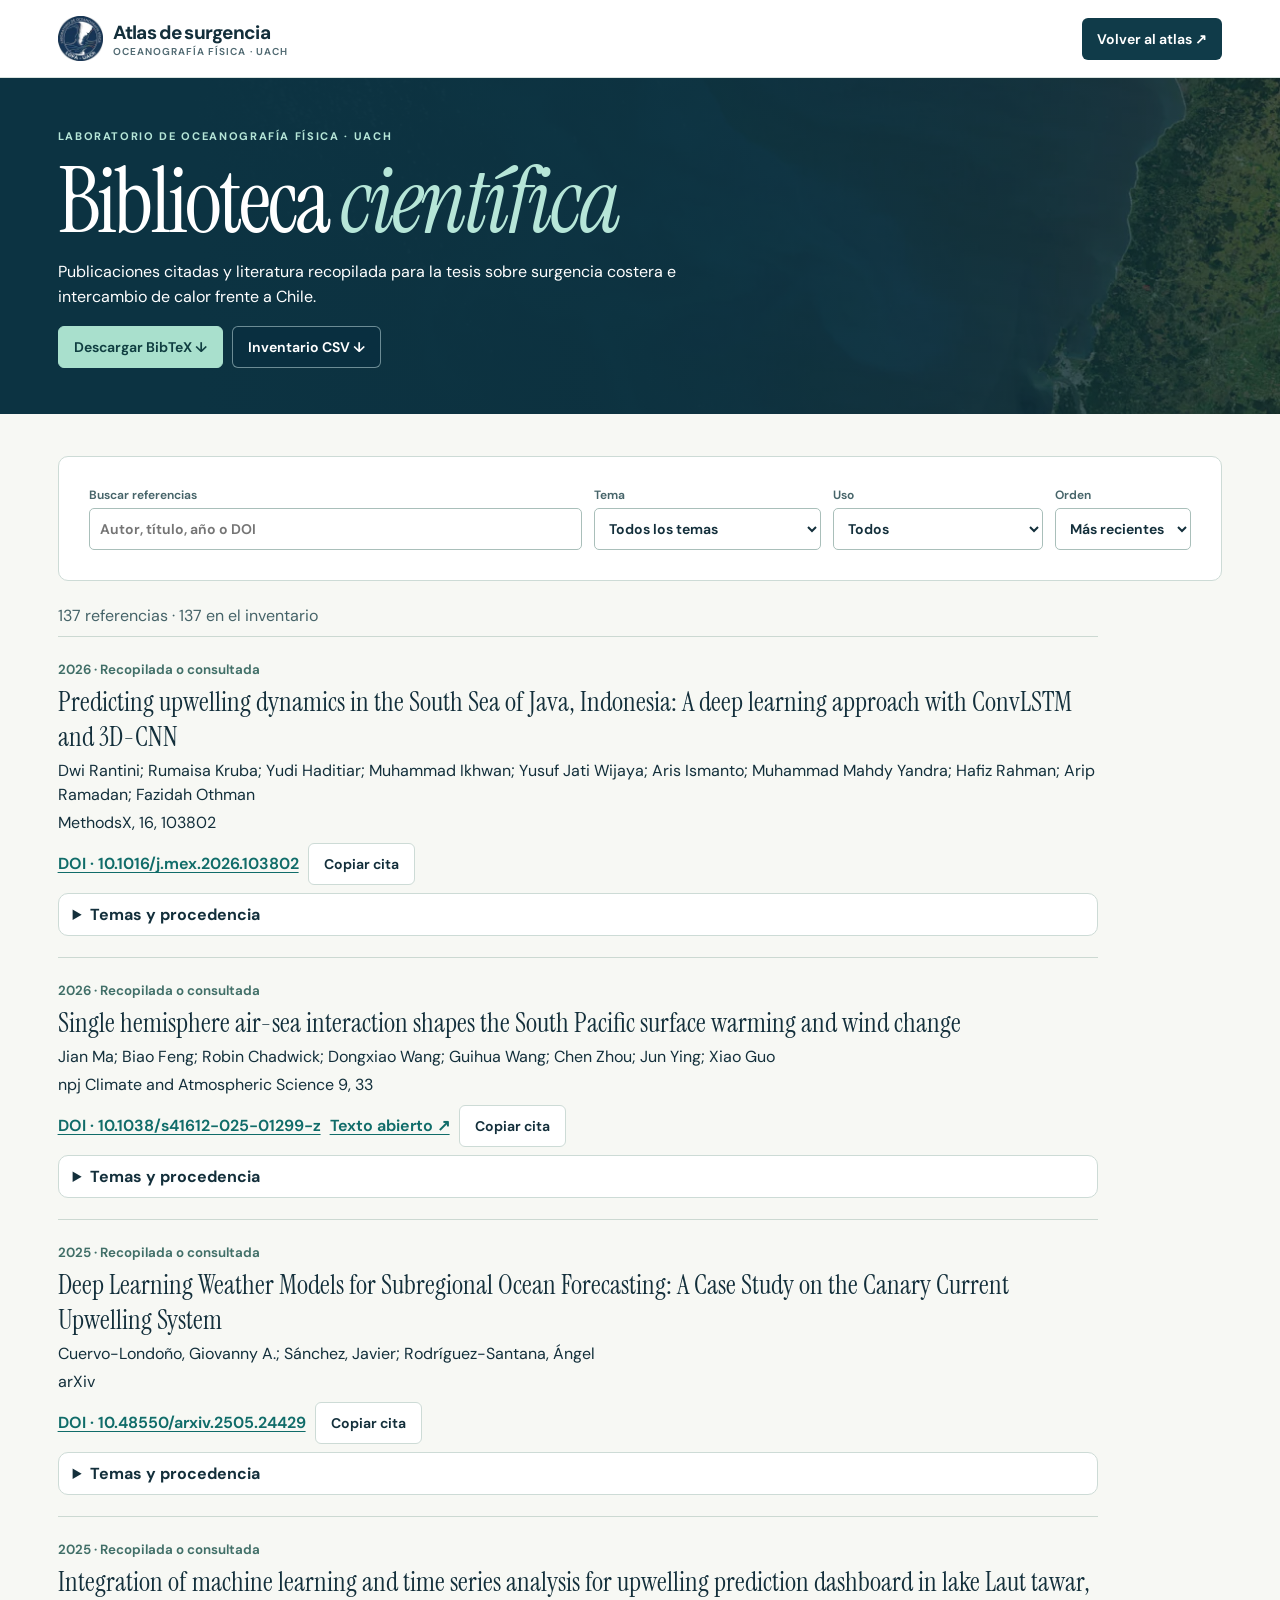
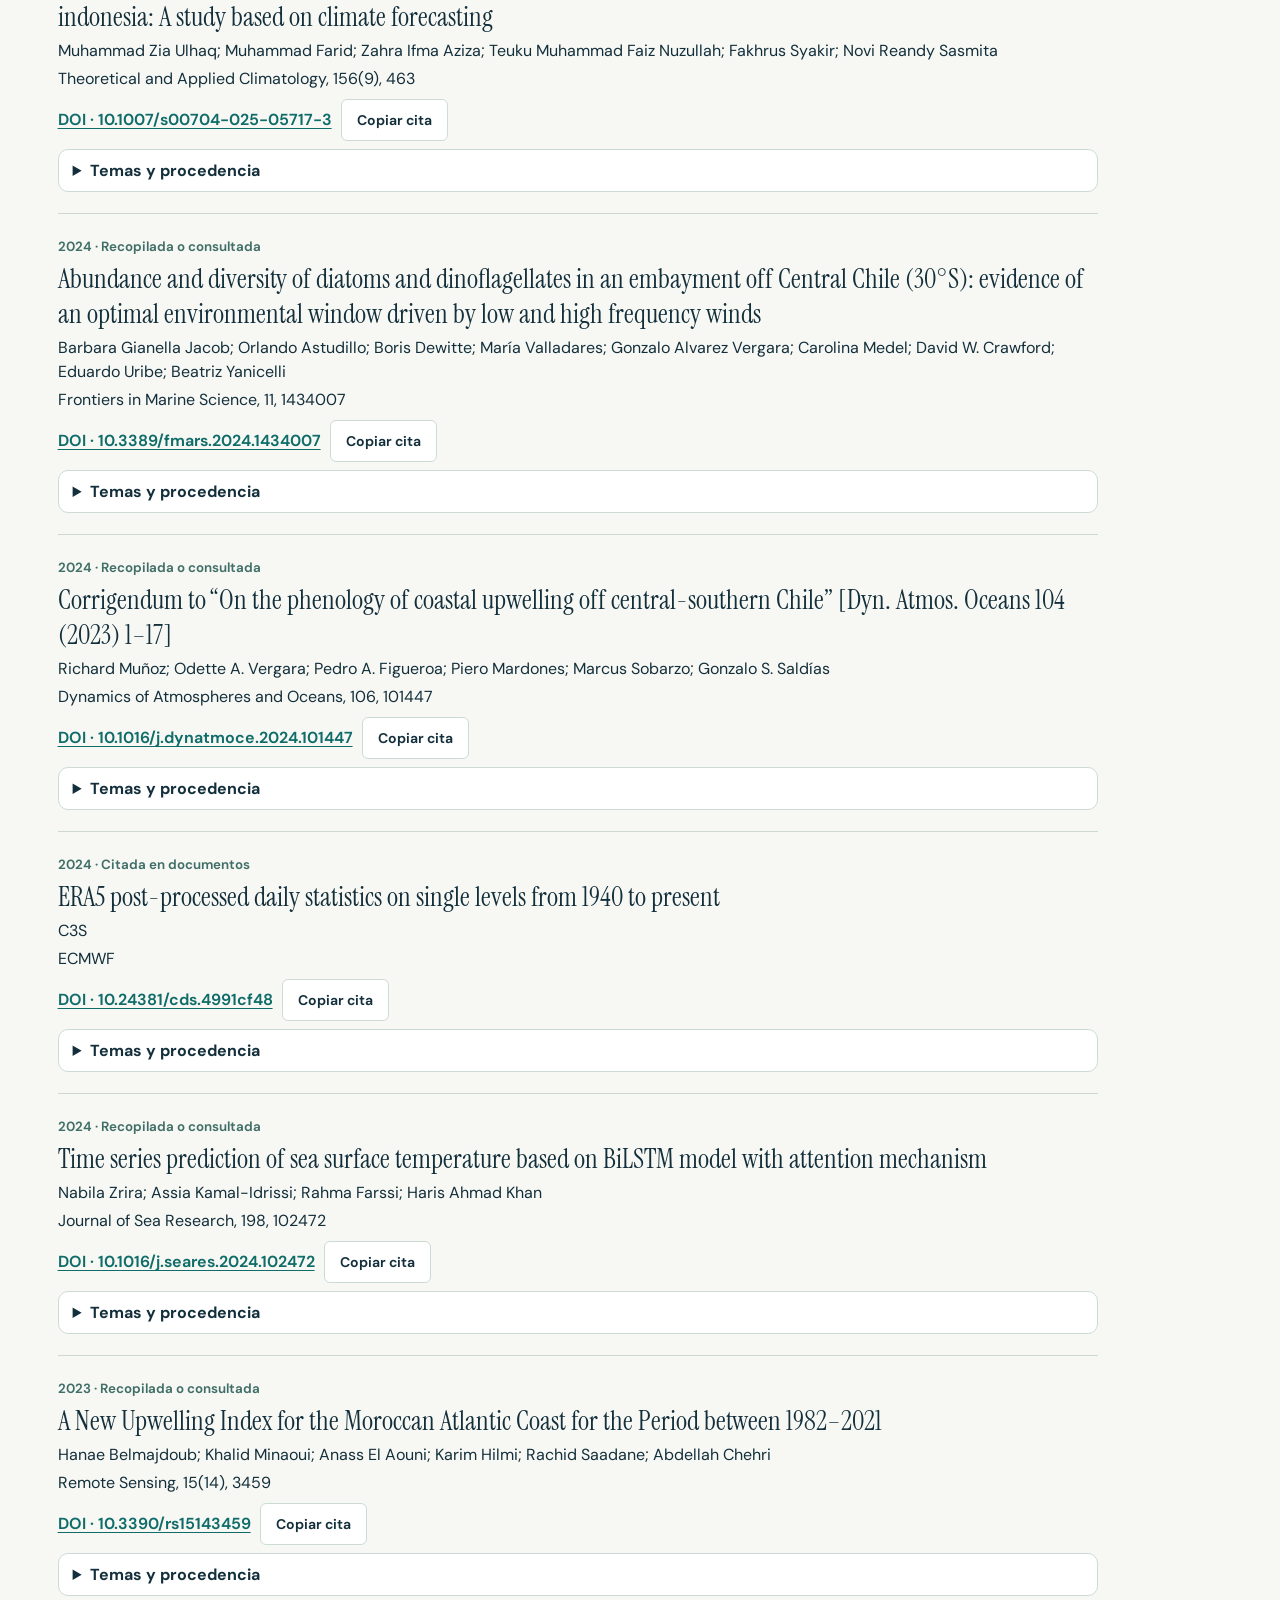
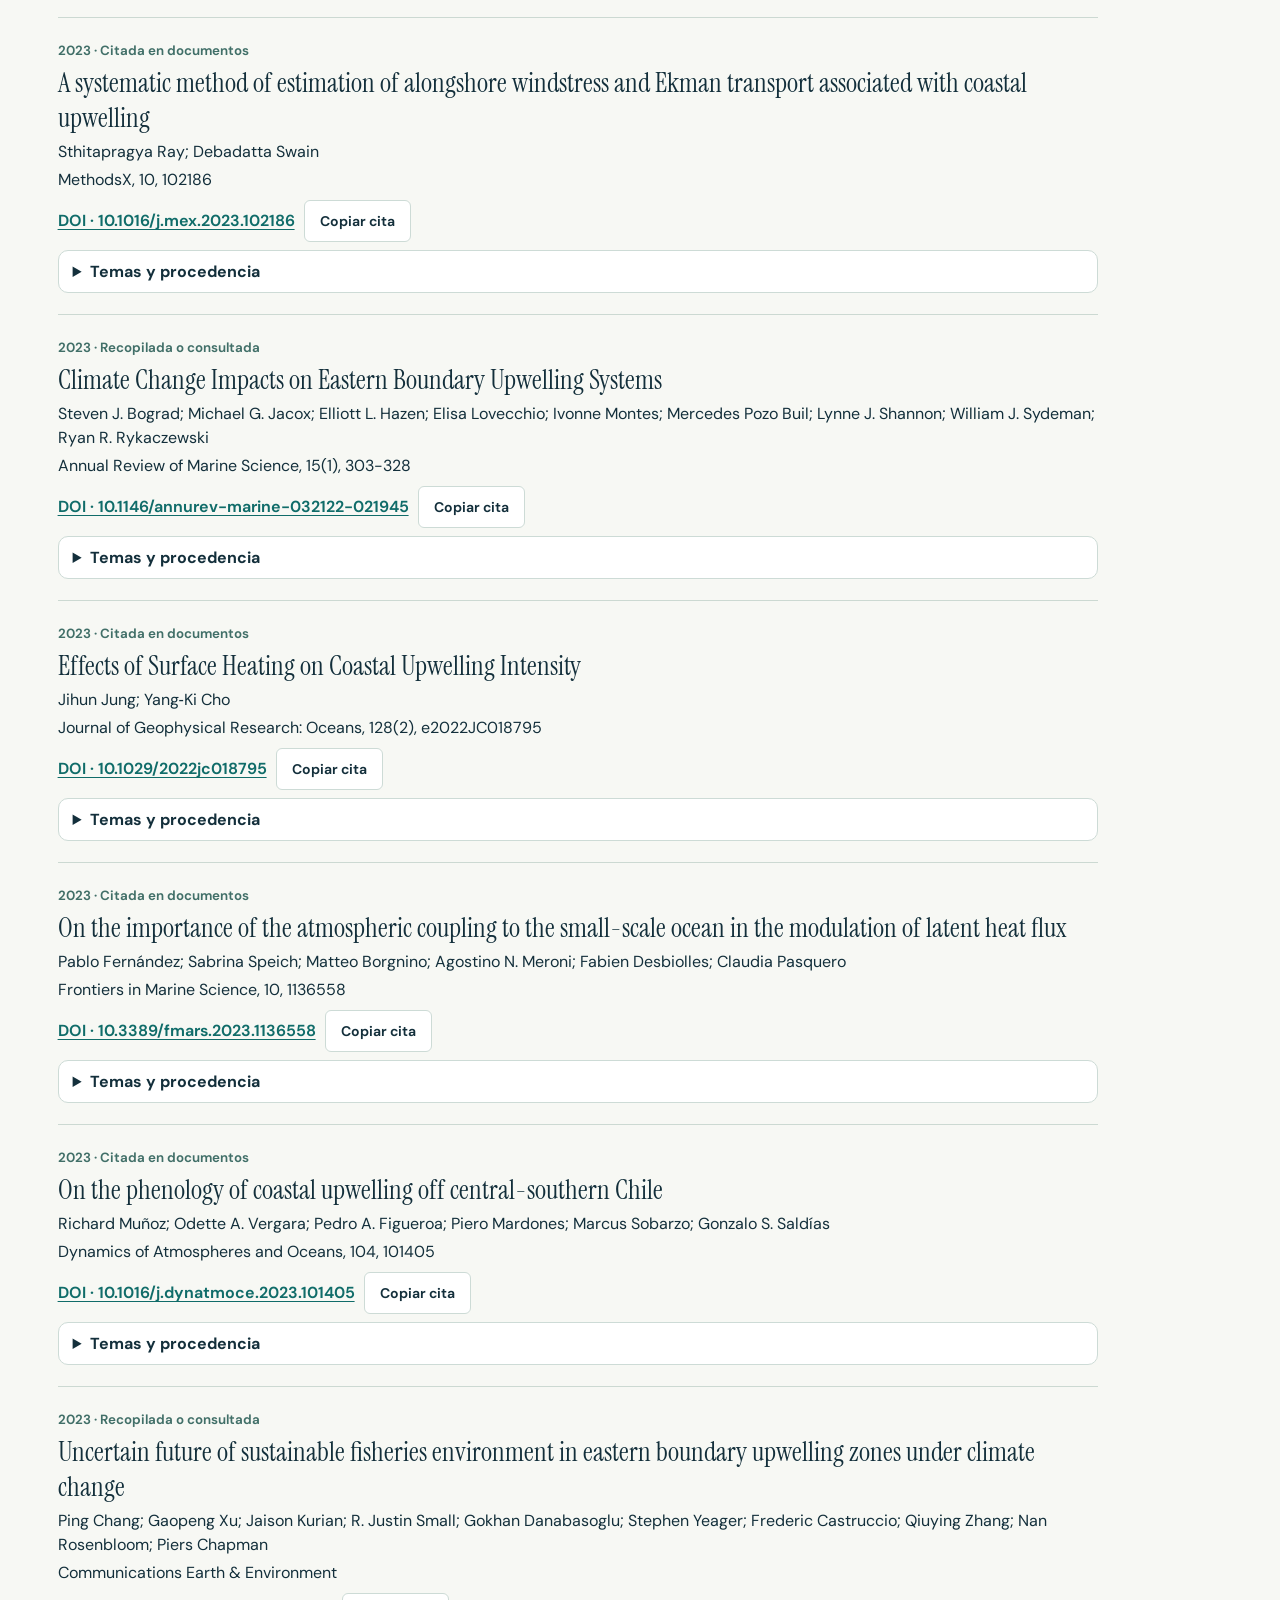
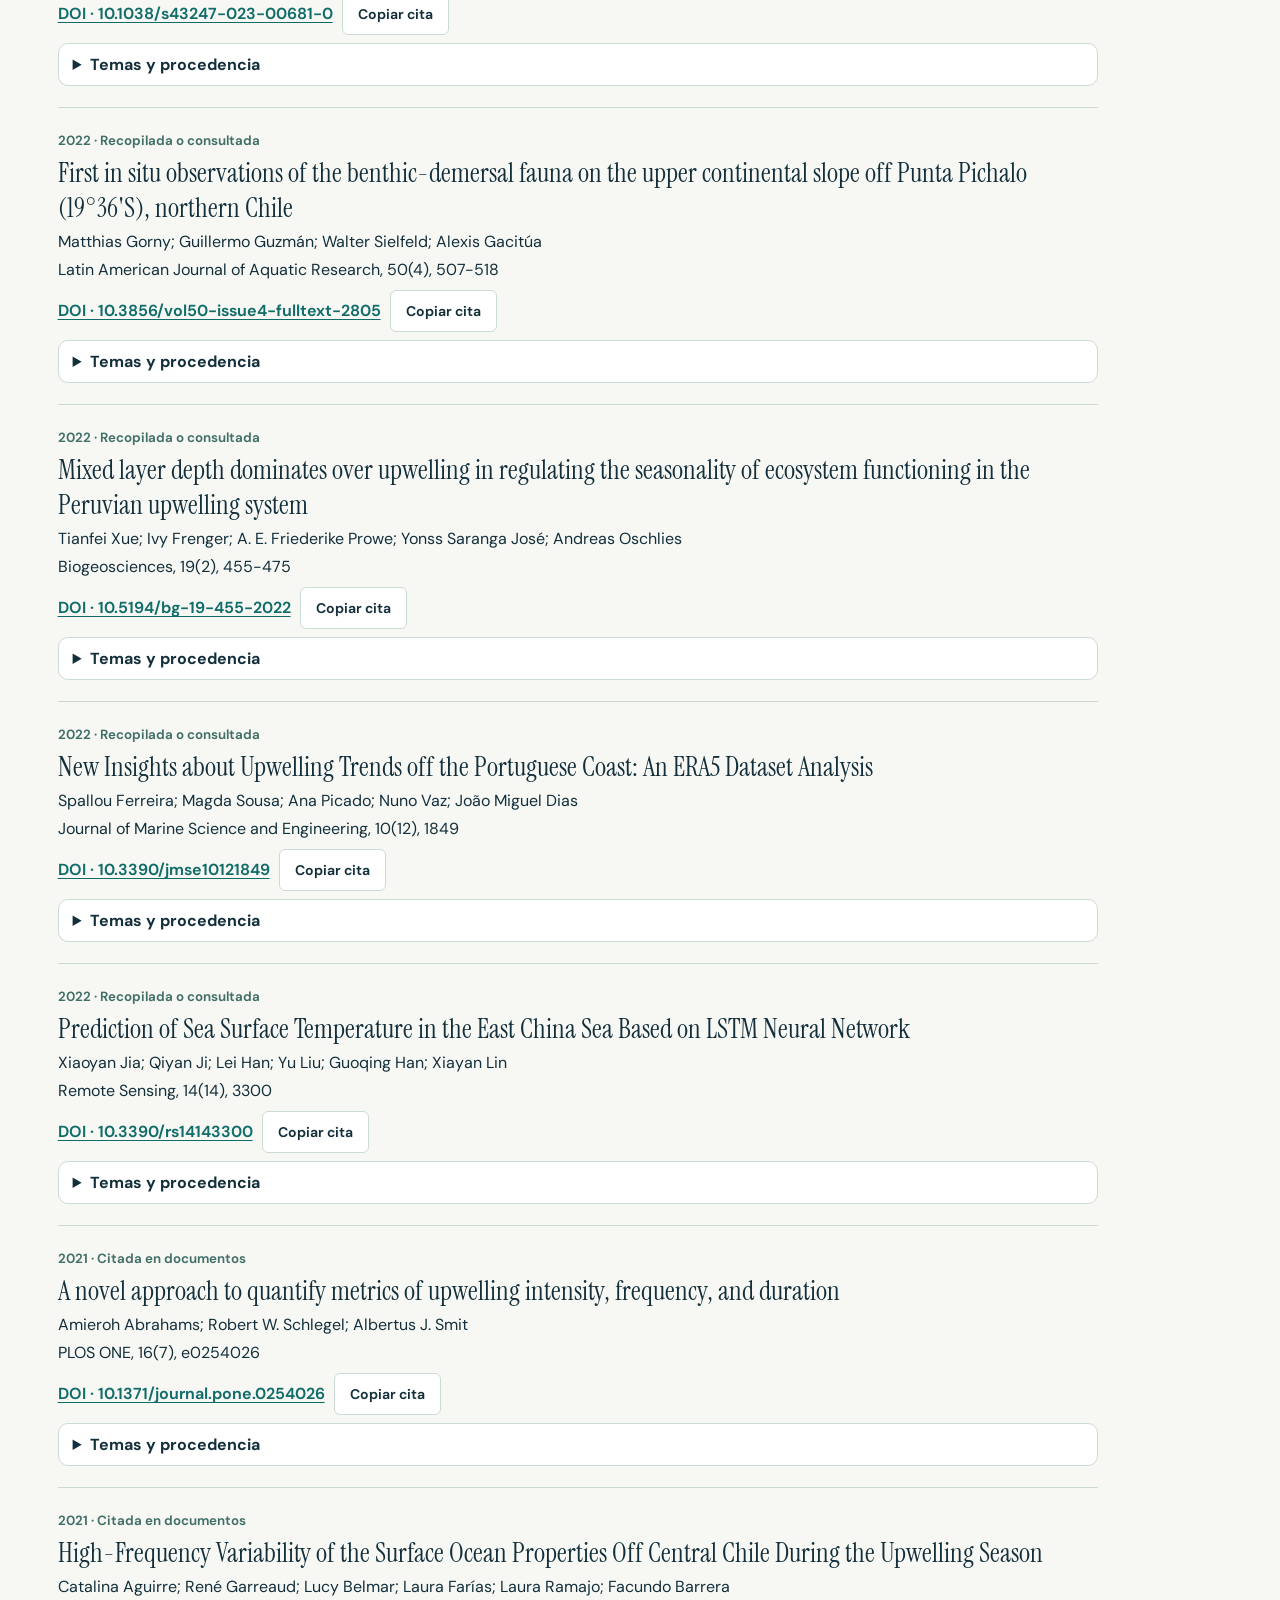
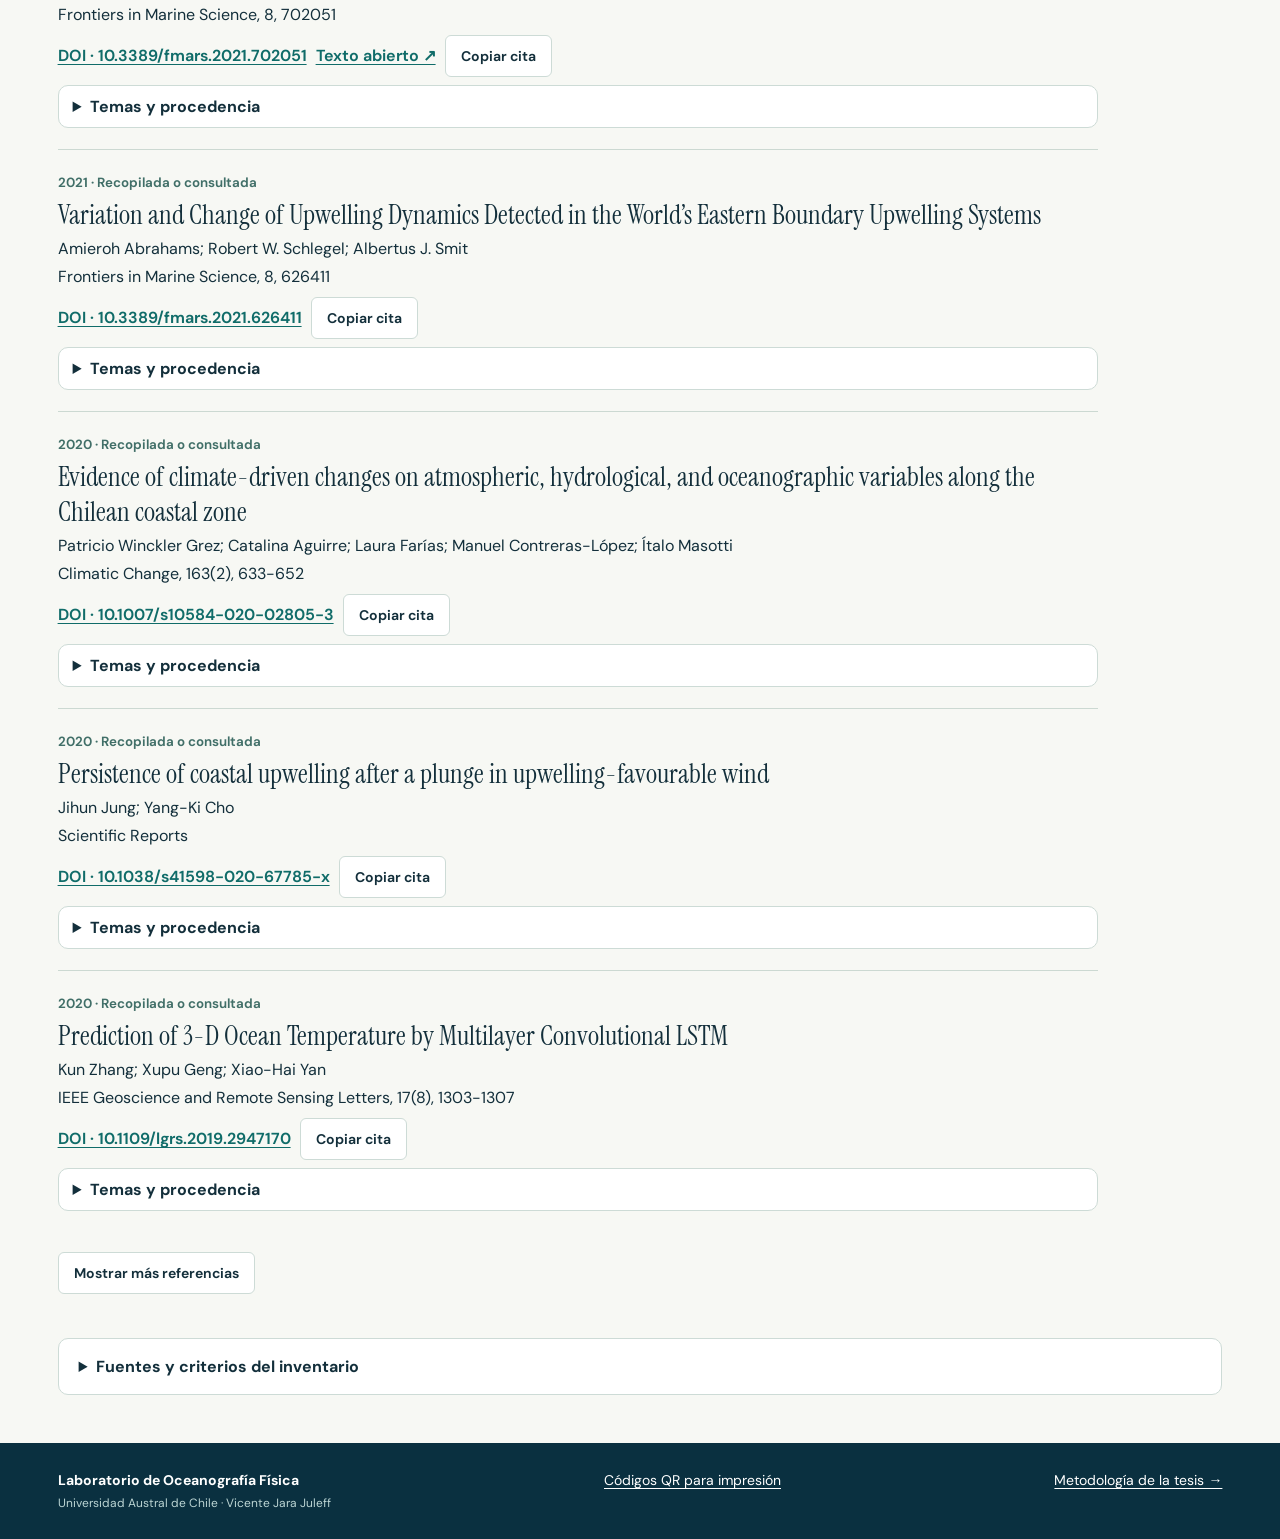
==== bibliografia/index.html @ faef0e17 "Publica el atlas del póster D oceánico (OFMC 2026) Reemplaza el visor histórico por docs_web de usr-" ====
<!doctype html>
<html lang="es">
  <head>
    <meta charset="utf-8" />
    <meta name="viewport" content="width=device-width,initial-scale=1" />
    <meta name="theme-color" content="#103b49" />
    <title>Biblioteca científica · Atlas de surgencia UACh</title>
    <link rel="icon" href="../assets/favicon.png" />
    <link rel="stylesheet" href="../css/atlas.css" />
    <link rel="stylesheet" href="./biblioteca.css" />
    <script type="module" src="./biblioteca.js"></script>
  </head>
  <body>
    <a class="skip" href="#biblioteca">Saltar a las referencias</a>
    <header class="mast">
      <div class="mast-in">
        <a class="brand" href="../"
          ><img src="../assets/marca.webp" alt="LOFA" /><span
            >Atlas de surgencia<small>Oceanografía Física · UACh</small></span
          ></a
        ><a class="poster-link volver" href="../">Volver al atlas ↗</a>
      </div>
    </header>
    <section class="libhero">
      <div class="wrap">
        <span class="eyebrow">Laboratorio de Oceanografía Física · UACh</span>
        <h1>Biblioteca <em>científica</em></h1>
        <p>
          Publicaciones citadas y literatura recopilada para la tesis sobre
          surgencia costera e intercambio de calor frente a Chile.
        </p>
        <div class="actions">
          <a class="btn primary" download href="referencias.bib"
            >Descargar BibTeX ↓</a
          ><a class="btn ghost" download href="referencias.csv"
            >Inventario CSV ↓</a
          >
        </div>
      </div>
    </section>
    <main id="biblioteca" class="wrap section">
      <div class="toolbar panel">
        <label class="field buscador"
          >Buscar referencias<input
            type="search"
            id="buscar"
            placeholder="Autor, título, año o DOI" /></label
        ><label class="field">Tema<select id="tema"></select></label
        ><label class="field"
          >Uso<select id="uso">
            <option value="">Todos</option>
            <option>Citada en documentos</option>
            <option>Recopilada o consultada</option>
          </select></label
        ><label class="field"
          >Orden<select id="orden">
            <option value="reciente">Más recientes</option>
            <option value="antigua">Más antiguas</option>
            <option value="autor">Autor · A–Z</option>
            <option value="titulo">Título · A–Z</option>
          </select></label
        >
      </div>
      <p class="totales">
        <output id="n" aria-live="polite">Cargando referencias…</output>
      </p>
      <div id="lista"></div>
      <button id="mas" class="control" hidden>Mostrar más referencias</button>
      <details class="origen">
        <summary>Fuentes y criterios del inventario</summary>
        <p>
          El inventario reúne el proyecto de investigación, los artículos de la
          colección local, los informes de la tesis, sus auditorías y las
          referencias recuperadas de Git. Se comprobó la identidad mediante
          Crossref, DataCite, registros editoriales y portadas. La ficha
          identifica el nivel de verificación y la colección de procedencia.
          «Recopilada o consultada» indica pertenencia a la colección. Una cita
          o un DOI confirmado por sí solo no acreditan lectura integral ni
          validación metodológica.
        </p>
      </details>
    </main>
    <footer>
      <div>
        <strong>Laboratorio de Oceanografía Física</strong>
        <p>Universidad Austral de Chile · Vicente Jara Juleff</p>
      </div>
      <a href="../qr/">Códigos QR para impresión</a
      ><a href="../#metodo">Metodología de la tesis →</a>
    </footer>
  </body>
</html>
---- css/atlas.css ----
@font-face {
  font-family: DM Sans;
  src: url(../assets/fuentes/dm.woff2);
  font-weight: 100 900;
  font-display: swap;
}
@font-face {
  font-family: Instrument Serif;
  src: url(../assets/fuentes/serif.woff2);
  font-display: swap;
}
@font-face {
  font-family: Instrument Serif;
  src: url(../assets/fuentes/serif-italic.woff2);
  font-style: italic;
  font-display: swap;
}
:root {
  --ink: #132f3b;
  --muted: #526b73;
  --navy: #103b49;
  --sea: #147975;
  --foam: #bce8dc;
  --warm: #b35335;
  --paper: #f7f8f4;
  --line: #cddbd6;
  --serif: "Instrument Serif", Georgia, serif;
  --max: 1440px;
  font-family: "DM Sans", Arial, sans-serif;
  color: var(--ink);
  background: var(--paper);
  font-size: 16px;
}
* {
  box-sizing: border-box;
}
body {
  margin: 0;
}
button,
input,
select {
  font: inherit;
}
button,
a,
select,
input {
  touch-action: manipulation;
}
button,
a {
  color: inherit;
}
a {
  text-underline-offset: 3px;
}
button {
  cursor: pointer;
}
button:disabled {
  cursor: default;
  opacity: 0.6;
}
button:focus-visible,
a:focus-visible,
select:focus-visible,
input:focus-visible,
summary:focus-visible,
[tabindex]:focus-visible {
  outline: 3px solid #e5a34e;
  outline-offset: 3px;
}
.skip {
  position: absolute;
  left: -100vw;
  z-index: 20;
  background: white;
  padding: 12px;
}
.skip:focus {
  left: 8px;
}
.mast {
  background: #fff;
  border-bottom: 1px solid #d9e3df;
  position: relative;
  z-index: 5;
}
.mast-in,
.wrap {
  max-width: var(--max);
  margin: auto;
  padding-left: clamp(18px, 4.5vw, 80px);
  padding-right: clamp(18px, 4.5vw, 80px);
}
.mast-in {
  display: flex;
  gap: 22px;
  align-items: center;
  min-height: 77px;
}
.brand {
  display: flex;
  align-items: center;
  gap: 10px;
  white-space: nowrap;
  text-decoration: none;
  font-size: 19px;
  font-weight: 750;
  letter-spacing: -0.7px;
}
.brand img {
  width: 45px;
  height: 45px;
}
.brand small {
  display: block;
  color: var(--muted);
  font-size: 10px;
  letter-spacing: 1.05px;
  text-transform: uppercase;
  font-weight: 650;
}
.mast nav {
  display: flex;
  align-items: center;
  justify-content: center;
  gap: clamp(10px, 1.3vw, 23px);
  flex: 1;
}
.mast nav a {
  font-size: 13px;
  text-decoration: none;
  padding: 25px 0;
  white-space: nowrap;
  border-bottom: 2px solid transparent;
}
.mast nav a[aria-current="page"] {
  color: var(--sea);
  font-weight: 750;
  border-color: var(--sea);
}
.poster-link,
.btn,
.pill,
button.control {
  display: inline-flex;
  gap: 9px;
  align-items: center;
  justify-content: center;
  min-height: 42px;
  border: 1px solid var(--line);
  border-radius: 6px;
  padding: 9px 15px;
  text-decoration: none;
  font-size: 14px;
  font-weight: 650;
  background: white;
}
.poster-link {
  background: var(--navy);
  color: white;
  border: 0;
  white-space: nowrap;
}
.btn.primary {
  background: #a9e0cd;
  border-color: #a9e0cd;
  color: #103e41;
}
.btn.ghost {
  color: white;
  background: #062c3f66;
  border-color: #b8d5d690;
}
.btn:hover,
.pill:hover,
button.control:hover {
  filter: brightness(0.95);
}
.menu {
  display: none;
}
.hero {
  position: relative;
  isolation: isolate;
  background: #0b293a;
  overflow: hidden;
  color: white;
}
.hero:before {
  content: "";
  position: absolute;
  inset: 0 0 0 26%;
  background: url(../assets/pacifico-modis.webp) 61% 55% / cover;
  filter: brightness(1.68) saturate(1.22);
  z-index: -3;
}
.hero:after {
  content: "";
  position: absolute;
  inset: 0;
  background:
    linear-gradient(
      90deg,
      #082b3b 3%,
      #0a3040fa 26%,
      #0a3040c9 44%,
      #12435424 76%,
      #142d3626
    ),
    linear-gradient(0deg, #092b3c9c, transparent 50%);
  z-index: -2;
}
.hero .wrap {
  position: relative;
  min-height: 444px;
  padding-top: 54px;
  padding-bottom: 53px;
}
.eyebrow,
.cap {
  font-size: 11px;
  line-height: 1.45;
  font-weight: 740;
  letter-spacing: 1.65px;
  text-transform: uppercase;
  color: var(--sea);
}
.hero .eyebrow {
  color: #b1e3d6;
  display: flex;
  align-items: center;
  gap: 12px;
}
.hero .eyebrow:before {
  content: "";
  height: 1px;
  width: 30px;
  background: currentColor;
}
h1,
h2,
h3,
h4,
p {
  margin-top: 0;
}
h1,
.section-title,
.paper-title {
  font-family: var(--serif);
  font-weight: 400;
  letter-spacing: -0.035em;
}
.hero h1 {
  font-size: clamp(55px, 6vw, 91px);
  line-height: 0.92;
  margin: 21px 0 15px;
}
.hero h1 em {
  color: #b7e7d6;
  font-weight: 400;
}
.hero p {
  max-width: 500px;
  color: #e0eeee;
  font-size: 17px;
  line-height: 1.55;
  margin: 0 0 21px;
}
.actions,
.tabs,
.toolbar,
.inline {
  display: flex;
  flex-wrap: wrap;
  gap: 9px;
  align-items: center;
}
.hero .byline {
  position: absolute;
  right: 4.7%;
  bottom: 23px;
  font-family: monospace;
  font-size: 11px;
  color: #ecf3f1;
  text-shadow: 0 1px 4px #092c40;
}
.hero-mark {
  position: absolute;
  right: 7%;
  top: 13%;
  width: 94px;
  height: 94px;
  border: 1px solid #dfebe575;
  border-radius: 50%;
  display: grid;
  place-items: center;
  color: #fff;
  font: 12px monospace;
}
.hero-mark:before,
.hero-mark:after {
  content: "";
  position: absolute;
  background: #cfdfd382;
}
.hero-mark:before {
  height: 1px;
  width: 110px;
}
.hero-mark:after {
  width: 1px;
  height: 110px;
}
.hero-mark span {
  position: absolute;
  top: -26px;
}
.facts {
  background: #e8f1ec;
  border-bottom: 1px solid var(--line);
}
.facts .wrap {
  display: grid;
  grid-template-columns: repeat(4, 1fr);
  padding-top: 17px;
  padding-bottom: 17px;
}
.fact {
  display: flex;
  align-items: center;
  gap: 12px;
  padding: 0 18px;
  border-left: 1px solid #bcd0c8;
}
.fact:first-child {
  border: 0;
  padding-left: 0;
}
.fact strong {
  font: 34px var(--serif);
  white-space: nowrap;
}
.fact small {
  color: #405f63;
  font-size: 12px;
  line-height: 1.3;
}
.section {
  padding-top: 42px;
  padding-bottom: 48px;
}
.section-title {
  font-size: clamp(35px, 4vw, 58px);
  line-height: 1.03;
  margin: 8px 0 12px;
}
.sub {
  color: var(--muted);
  max-width: 76ch;
  line-height: 1.6;
}
.heading {
  display: flex;
  gap: 20px;
  align-items: flex-end;
  justify-content: space-between;
  margin-bottom: 22px;
}
.heading p {
  margin-bottom: 0;
}
.page-head {
  background: #e7efe9;
  border-bottom: 1px solid var(--line);
}
.page-head .wrap {
  padding-top: 34px;
  padding-bottom: 26px;
}
.page-head h1 {
  font-size: clamp(39px, 5vw, 66px);
  margin: 7px 0 8px;
}
.page-head p {
  margin: 0;
  max-width: 76ch;
  color: var(--muted);
  line-height: 1.5;
}
.pill {
  border-radius: 30px;
  min-height: 39px;
  font-size: 13px;
  padding: 7px 15px;
}
.pill[aria-pressed="true"],
.pill.active {
  background: var(--navy);
  border-color: var(--navy);
  color: #fff;
}
.atlas-grid {
  display: grid;
  grid-template-columns: minmax(0, 1.65fr) minmax(260px, 0.85fr);
  border: 1px solid var(--line);
  border-radius: 12px;
  overflow: hidden;
  background: white;
}
.map-pane {
  position: relative;
  background: #dbeae7;
  min-height: 350px;
}
.map-pane svg {
  display: block;
  width: 100%;
  height: 400px;
}
.map-pane .map-mode {
  position: absolute;
  bottom: 12px;
  right: 12px;
  padding: 6px 12px;
  font-size: 12px;
  box-shadow: 0 2px 8px #153f4020;
}
.map-pane .credit {
  position: absolute;
  left: 10px;
  bottom: 8px;
  font-size: 10px;
  color: #385e62;
}
.map-info {
  padding: 25px 27px;
  border-left: 1px solid var(--line);
}
.map-info h3,
.card h3 {
  font-family: var(--serif);
  font-size: 32px;
  line-height: 1.15;
  font-weight: 400;
  margin: 8px 0 10px;
}
.map-info dl,
.meta {
  display: grid;
  grid-template-columns: 1fr 1fr;
  gap: 10px;
  font-size: 13px;
}
.map-info dl {
  grid-template-columns: 1fr auto;
  margin: 15px 0;
}
.map-info dt {
  color: var(--muted);
}
dd {
  margin: 0;
}
.link {
  color: #106c69;
  font-weight: 650;
}
.card,
.panel,
details {
  border: 1px solid var(--line);
  background: white;
  border-radius: 10px;
}
.panel,
.card {
  padding: clamp(16px, 2.4vw, 30px);
}
.cards {
  display: grid;
  grid-template-columns: repeat(3, minmax(0, 1fr));
  gap: 15px;
}
.cards.two,
.two-col {
  display: grid;
  grid-template-columns: repeat(2, minmax(0, 1fr));
  gap: 18px;
}
.card p,
.panel p,
.prose li,
.prose p,
details p {
  line-height: 1.6;
}
.card p {
  color: var(--muted);
}
.card :last-child,
.panel :last-child {
  margin-bottom: 0;
}
.panel h2,
.prose h2 {
  font: 36px var(--serif);
  margin: 0 0 12px;
}
.panel h3 {
  margin: 15px 0 7px;
}
.tag {
  font-size: 11px;
  font-weight: 700;
  padding: 4px 8px;
  border-radius: 4px;
  background: #e5f2eb;
  color: #23635e;
}
.tag.b {
  background: #f6e7db;
  color: #814529;
}
.stack > * + * {
  margin-top: 20px;
}
.dim,
.note,
figcaption {
  color: var(--muted);
  font-size: 13px;
  line-height: 1.55;
}
.note {
  border-left: 3px solid #83b7a7;
  background: #f0f6f1;
  padding: 10px 14px;
}
.field {
  display: flex;
  flex-direction: column;
  gap: 5px;
  font-size: 12px;
  color: #47656a;
  font-weight: 650;
}
.field input,
.field select,
select.select,
input.input {
  color: var(--ink);
  background: white;
  max-width: 100%;
  border: 1px solid #a9bfba;
  border-radius: 5px;
  padding: 8px 10px;
  min-height: 42px;
  font-size: 14px;
}
.toolbar {
  align-items: flex-end;
  gap: 12px;
}
.toolbar + .toolbar {
  margin-top: 10px;
}
.bar {
  height: 1px;
  background: var(--line);
  margin: 20px 0;
}
.stat {
  font: 48px var(--serif);
  color: var(--sea);
}
.warm {
  color: var(--warm);
}
.scroll {
  overflow-x: auto;
}
.scroll table {
  border-collapse: collapse;
  width: 100%;
  font-size: 14px;
  white-space: nowrap;
}
.scroll th,
.scroll td {
  text-align: left;
  border-bottom: 1px solid #dbe4df;
  padding: 10px 12px;
}
.scroll th {
  color: #46676c;
  background: #eff5f0;
}
.scroll td.num {
  font-variant-numeric: tabular-nums;
}
.gallery {
  display: grid;
  grid-template-columns: repeat(3, minmax(0, 1fr));
  gap: 17px;
}
.figure-card {
  padding: 0;
  overflow: hidden;
}
.figure-card img {
  display: block;
  width: 100%;
  height: 165px;
  object-fit: contain;
  background: #fff;
  padding: 8px;
  border-bottom: 1px solid var(--line);
}
.figure-card .body {
  padding: 16px;
}
.figure-card h3 {
  font-size: 24px;
}
.figure-card button,
.textbtn {
  border: 0;
  background: transparent;
  padding: 0;
  color: var(--sea);
  font: inherit;
  text-align: left;
  cursor: pointer;
}
.figure-card button {
  width: 100%;
}
dialog {
  border: 1px solid var(--line);
  border-radius: 12px;
  color: var(--ink);
  width: min(1040px, 95vw);
  max-height: 90dvh;
  padding: 22px;
}
dialog::backdrop {
  background: #0a2736bc;
}
dialog img {
  width: 100%;
  max-height: 62vh;
  object-fit: contain;
}
.close {
  float: right;
}
.prose {
  max-width: 900px;
}
.prose h2 {
  margin-top: 30px;
}
.prose h2:first-child {
  margin-top: 0;
}
details {
  padding: 17px 20px;
}
summary {
  font-weight: 700;
  cursor: pointer;
}
details p {
  margin: 12px 0 0;
}
.loading {
  margin: 40px;
  color: var(--muted);
}
footer {
  background: #0a3040;
  color: white;
  display: flex;
  justify-content: space-between;
  gap: 15px;
  padding: 28px max(4.5vw, calc((100vw - 1300px) / 2));
  font-size: 14px;
}
footer p {
  margin: 6px 0 0;
  color: #bbd4d3;
  font-size: 12px;
}
.hidden,
[hidden] {
  display: none !important;
}
@media (max-width: 1190px) {
  .mast-in {
    gap: 14px;
  }
  .mast nav a {
    font-size: 12px;
  }
  .mast-in {
    padding-inline: 22px;
  }
  .brand {
    font-size: 17px;
  }
  .brand small {
    font-size: 9px;
  }
  .poster-link {
    font-size: 12px;
  }
}
@media (max-width: 1023px) {
  .mast-in {
    min-height: 65px;
  }
  .mast nav {
    display: none;
    position: absolute;
    top: 100%;
    left: 0;
    right: 0;
    background: white;
    border-bottom: 1px solid var(--line);
    padding: 8px 18px;
    grid-template-columns: repeat(2, 1fr);
  }
  .mast nav.open {
    display: grid;
  }
  .mast nav a {
    font-size: 15px;
    padding: 12px;
  }
  .menu {
    display: block;
    margin-left: auto;
    border: 0;
    background: transparent;
    padding: 12px;
  }
}
@media (max-width: 980px) {
  .atlas-grid {
    grid-template-columns: 1.25fr 0.85fr;
  }
  .heading {
    align-items: flex-start;
    flex-wrap: wrap;
  }
  .gallery {
    grid-template-columns: repeat(2, minmax(0, 1fr));
  }
}
@media (max-width: 680px) {
  .mast-in {
    padding-inline: 15px;
    gap: 8px;
  }
  .brand img {
    width: 34px;
    height: 34px;
  }
  .brand {
    font-size: 16px;
  }
  .poster-link {
    min-height: 39px;
    padding: 8px 10px;
  }
  .menu {
    font-size: 13px;
  }
  .hero .wrap {
    min-height: 390px;
    padding-top: 38px;
    padding-bottom: 48px;
  }
  .hero:before {
    left: 0;
    background-position: 75% 55%;
  }
  .hero:after {
    background: linear-gradient(90deg, #092d40f5, #092d40d2 52%, #092d4060);
  }
  .hero p {
    font-size: 15px;
    max-width: 340px;
  }
  .hero-mark {
    display: none;
  }
  .hero .byline {
    font-size: 9px;
    bottom: 10px;
  }
  .facts .wrap {
    grid-template-columns: 1fr 1fr;
    gap: 12px;
  }
  .fact {
    padding: 0 8px;
  }
  .fact:nth-child(3) {
    border: 0;
    padding-left: 0;
  }
  .fact strong {
    font-size: 26px;
  }
  .fact small {
    font-size: 11px;
  }
  .section {
    padding-block: 30px;
  }
  .atlas-grid,
  .cards,
  .cards.two,
  .two-col,
  .gallery {
    grid-template-columns: 1fr;
  }
  .map-info {
    border-left: 0;
    border-top: 1px solid var(--line);
    padding: 16px;
  }
  .map-pane {
    min-height: 285px;
  }
  .map-pane svg {
    height: 300px;
  }
  .field {
    min-width: 0;
  }
  .toolbar .field {
    flex: 1 1 135px;
  }
  footer {
    flex-direction: column;
  }
  .tabs {
    gap: 6px;
  }
  .pill {
    min-height: 42px;
  }
  .hero h1 {
    font-size: 65px;
  }
}
@media (prefers-reduced-motion: reduce) {
  *,
  *:before,
  *:after {
    scroll-behavior: auto !important;
    animation-duration: 0.01ms !important;
    transition: none !important;
  }
}

.figura-ciclo,.grafico-clima{display:block;width:100%;height:auto}.curva-clima{overflow-x:auto}.grafico-clima{min-width:520px;max-width:840px;font:12px system-ui;fill:#274955}.curva-clima details{margin-top:.5rem}
---- bibliografia/biblioteca.css ----
.volver {
  margin-left: auto;
}
.libhero {
  color: white;
  background:
    linear-gradient(90deg, #0c3342 15%, #0c3342ea 50%, #0b364e78),
    url(../assets/pacifico-modis.webp) center 46% / cover;
}
.libhero .wrap {
  padding-block: 46px;
}
.libhero .eyebrow {
  color: #b6e6d8;
}
.libhero h1 {
  font-size: clamp(48px, 7vw, 92px);
  line-height: 1;
  margin: 12px 0;
}
.libhero em {
  color: #b6e6d8;
  font-weight: 400;
}
.libhero p {
  max-width: 60ch;
  line-height: 1.6;
}
.buscador {
  flex: 1;
  min-width: 220px;
}
.totales {
  margin: 24px 0 10px;
  color: #456368;
}
.referencia {
  padding: 21px 0;
  border-top: 1px solid #ccd9d2;
  max-width: 1040px;
}
.referencia h2 {
  font-family: var(--serif);
  font-size: 27px;
  font-weight: 400;
  margin: 5px 0;
}
.referencia p {
  margin: 4px 0;
  line-height: 1.5;
  overflow-wrap: anywhere;
}
.referencia details {
  padding: 10px 14px;
  margin-top: 8px;
  overflow-wrap: anywhere;
}
.referencia .inline {
  margin-top: 8px;
}
.referencia small {
  font-weight: 650;
  color: #416f68;
}
.origen {
  margin-top: 24px;
}
#mas {
  margin-block: 20px;
}
@media (max-width: 680px) {
  .toolbar .field {
    min-width: 0;
    flex: 1 1 140px;
  }
  .toolbar .buscador {
    flex-basis: 100%;
  }
  .libhero .wrap {
    padding-block: 32px;
  }
}
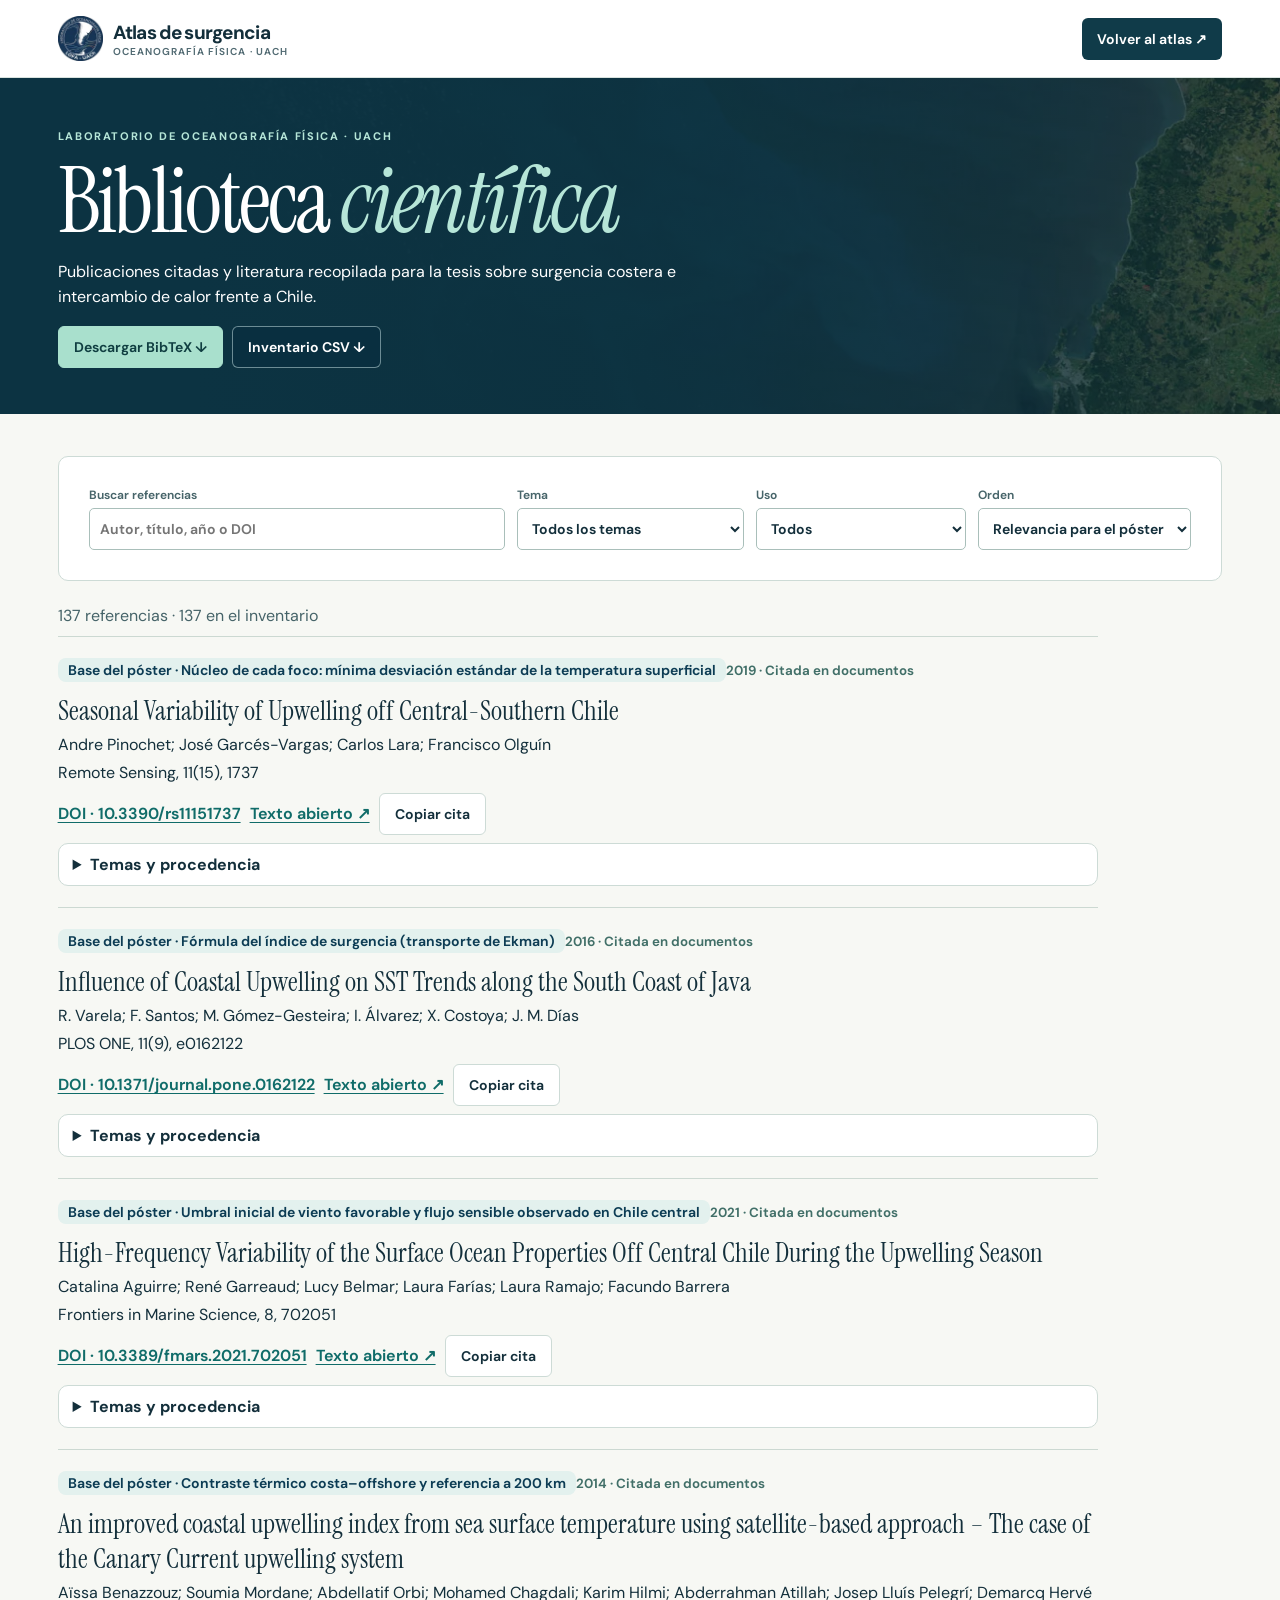
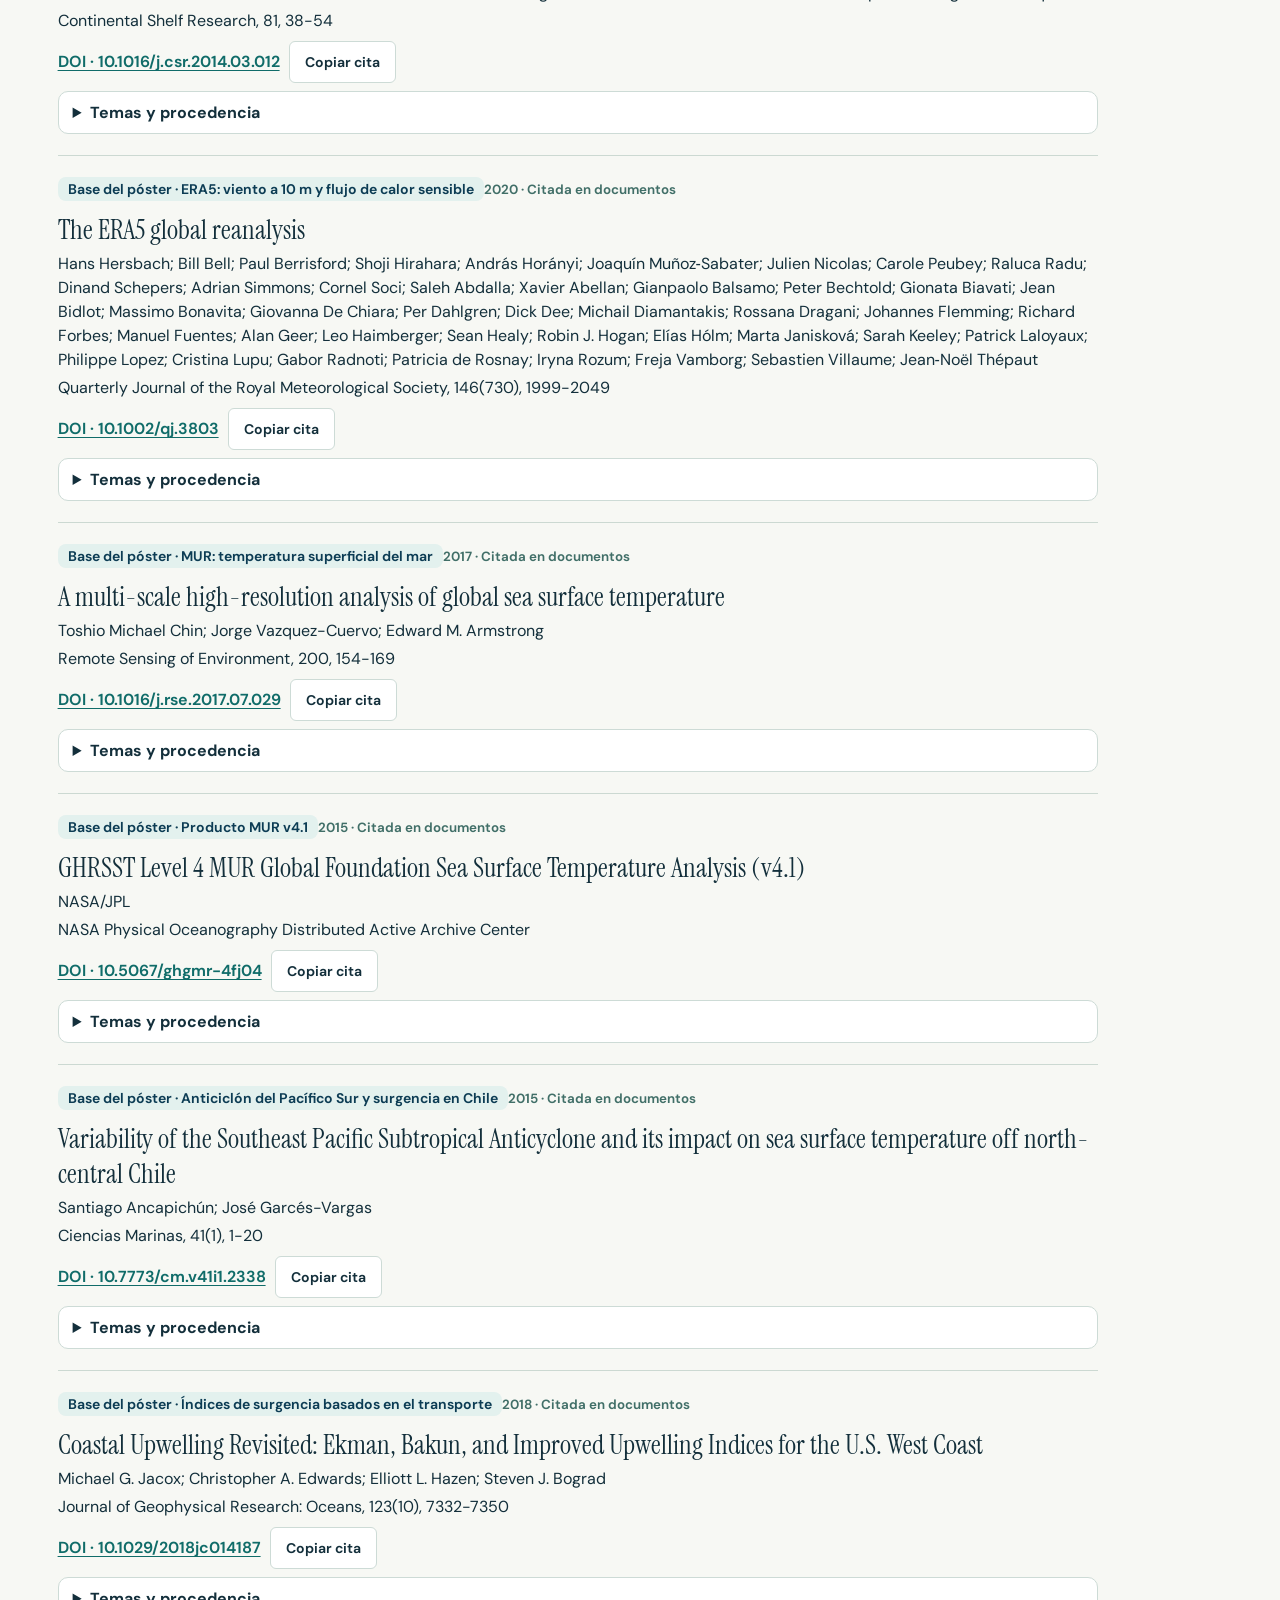
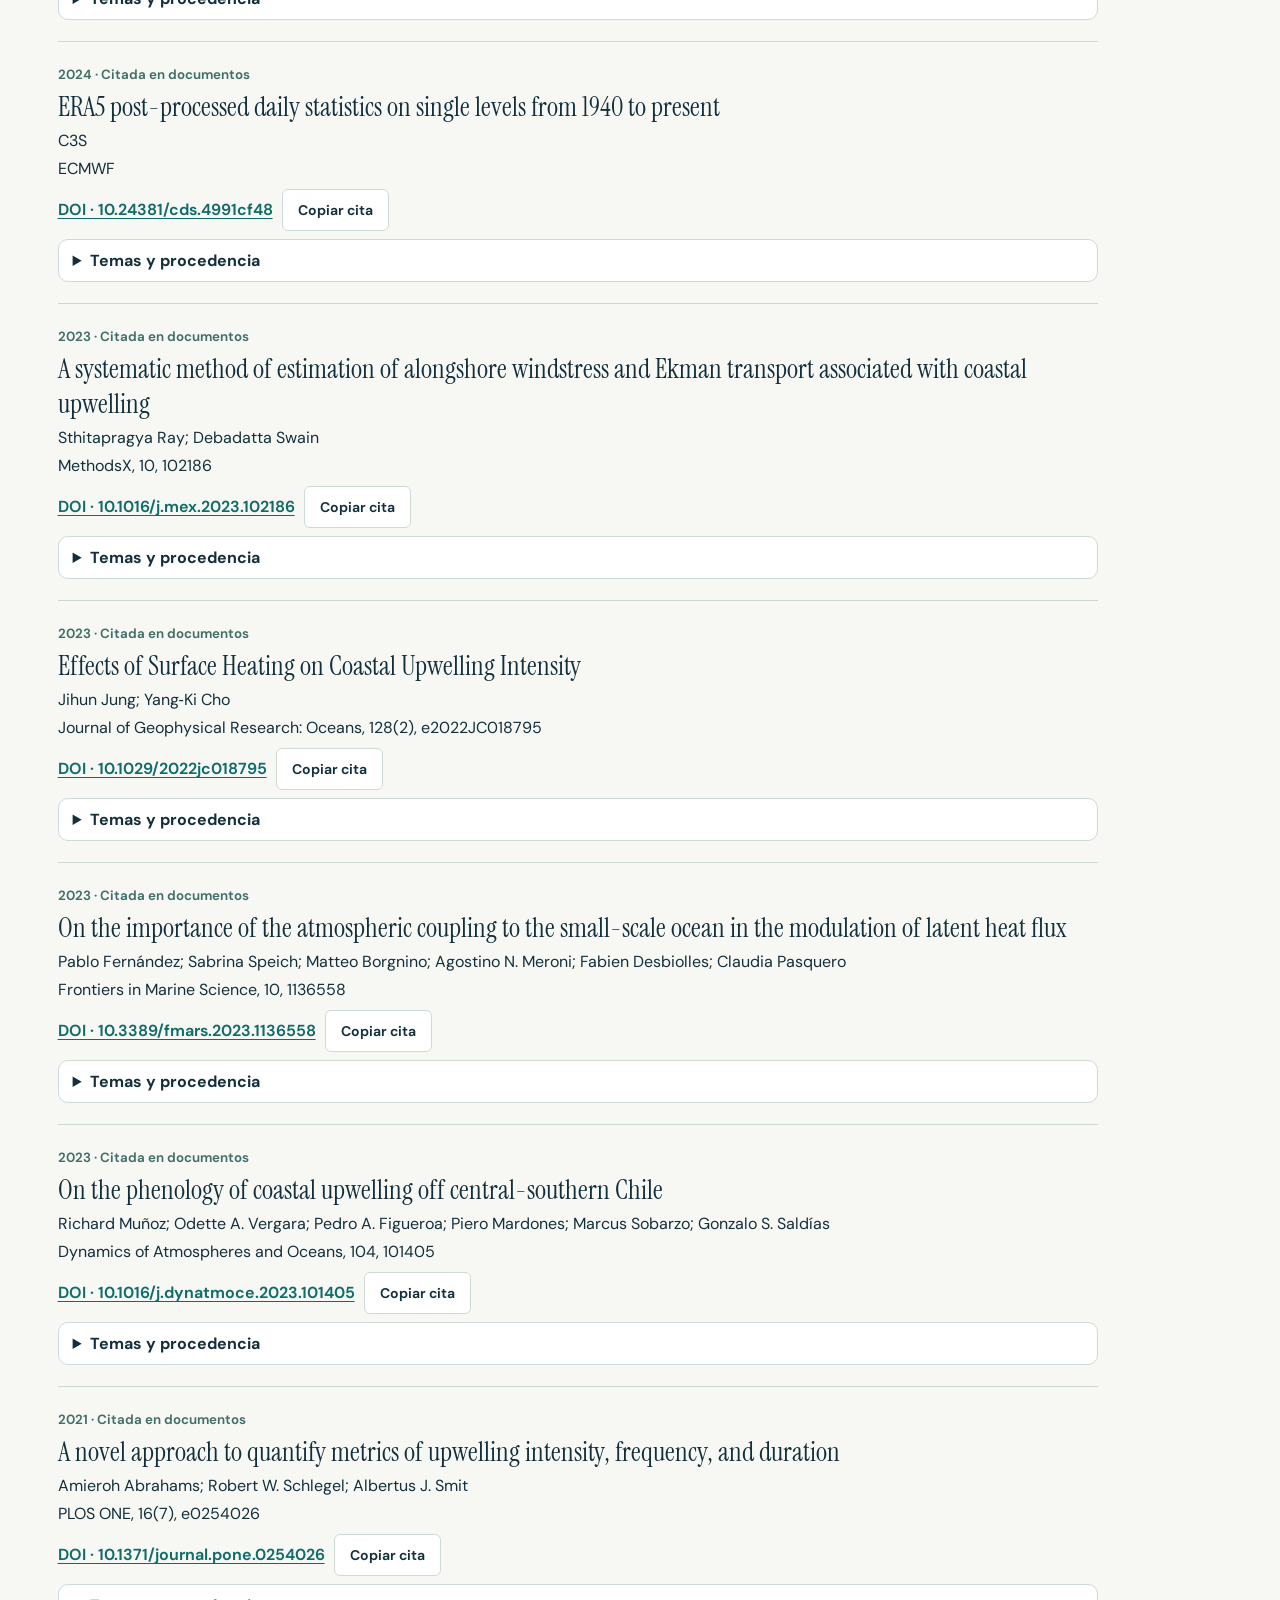
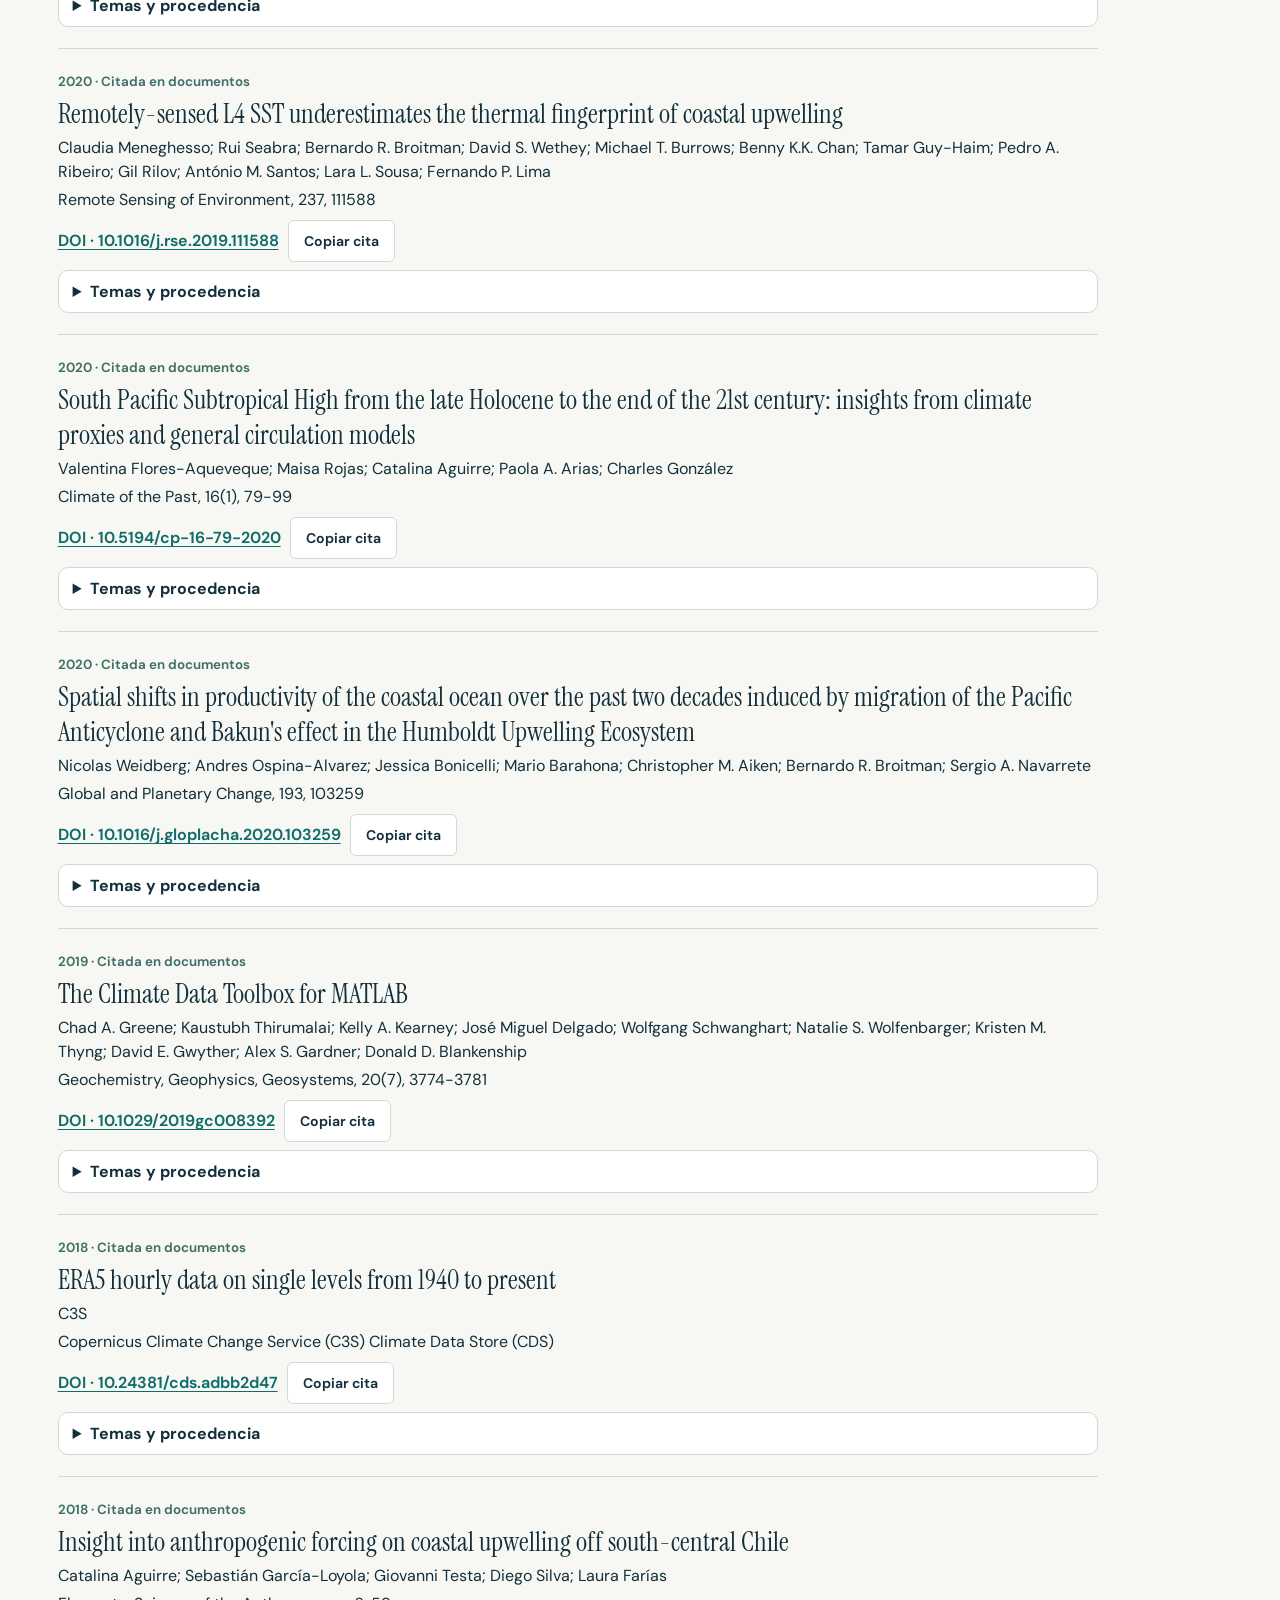
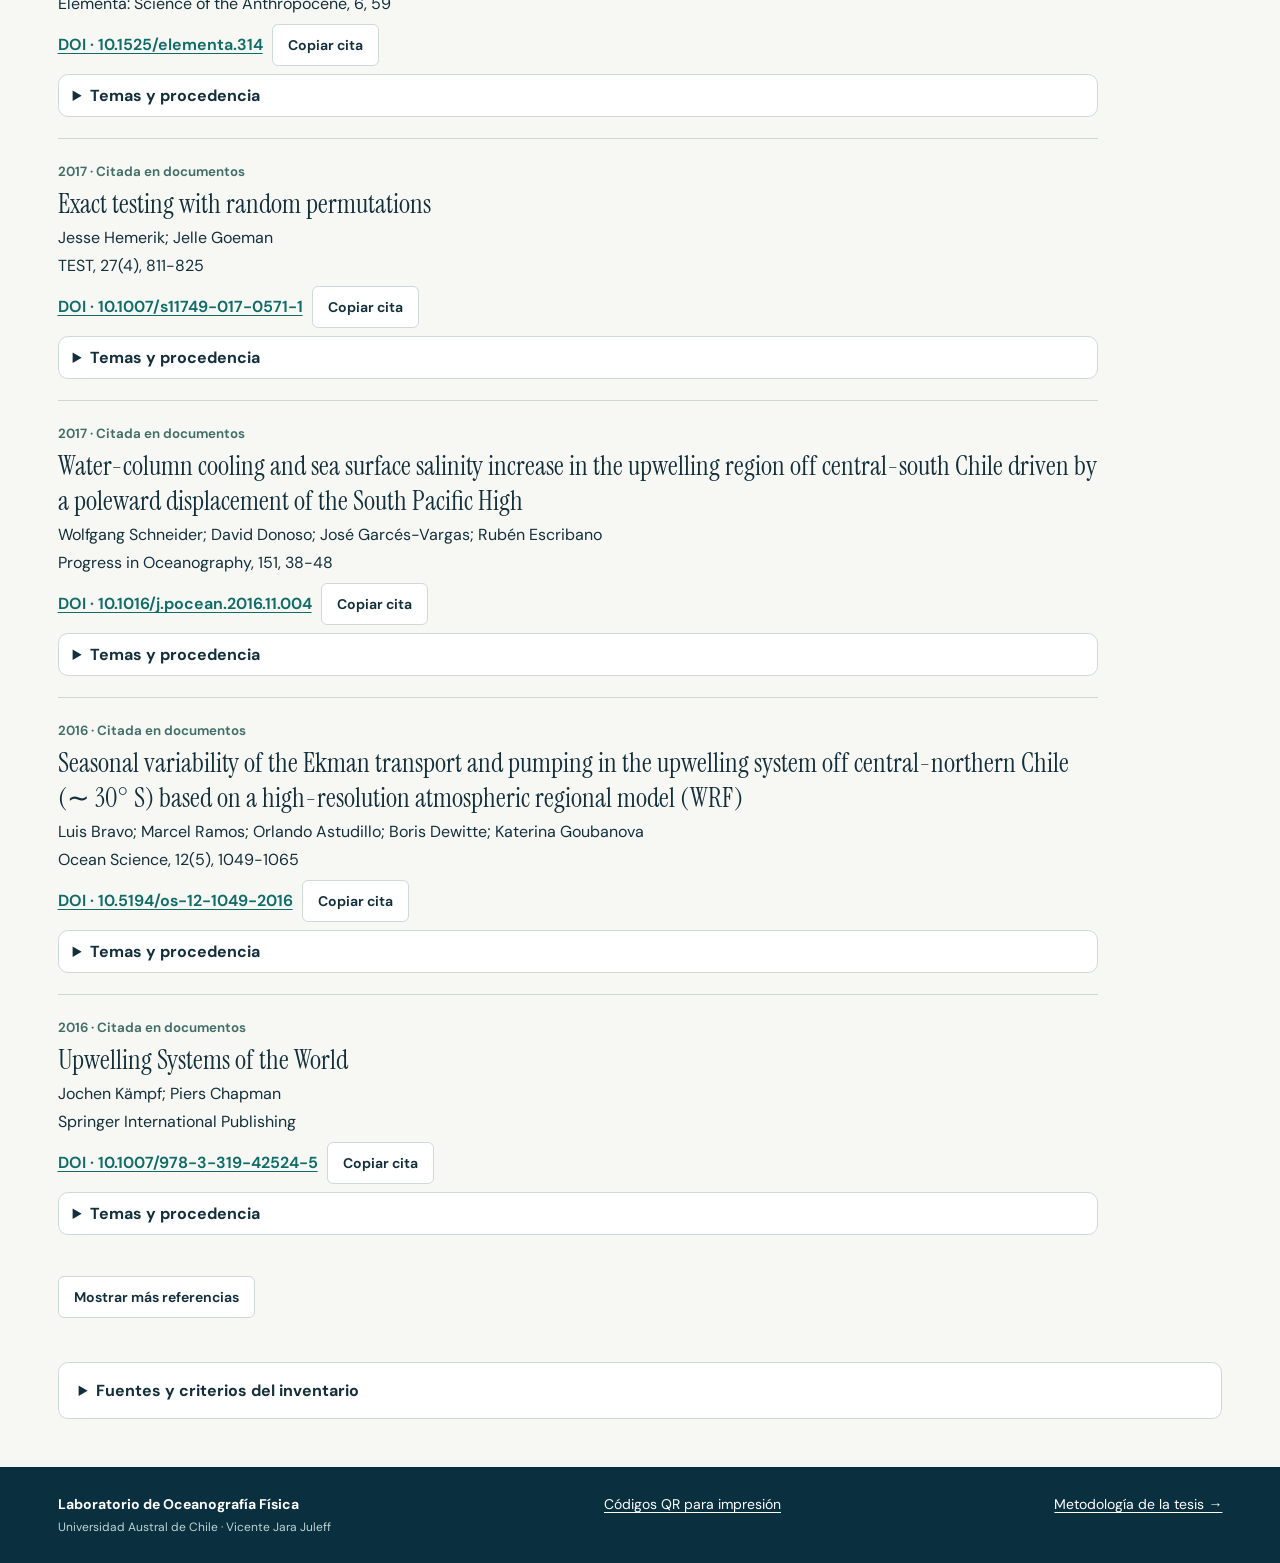
==== commit 46f3215c: "Biblioteca: ordena por defecto según la relevancia para el póster D Publica docs_web de usr-vicente-" ====
--- a/bibliografia/index.html
+++ b/bibliografia/index.html
@@ -54,6 +54,7 @@
           </select></label
         ><label class="field"
           >Orden<select id="orden">
+            <option value="relevancia" selected>Relevancia para el póster</option>
             <option value="reciente">Más recientes</option>
             <option value="antigua">Más antiguas</option>
             <option value="autor">Autor · A–Z</option>
--- a/bibliografia/biblioteca.css
+++ b/bibliografia/biblioteca.css
@@ -62,6 +62,16 @@
   font-weight: 650;
   color: #416f68;
 }
+.referencia .principal {
+  display: inline-block;
+  margin-bottom: 6px;
+  padding: 3px 10px;
+  border-radius: 8px;
+  background: #e3f1ee;
+  color: #0c3c54;
+  font-size: 14px;
+  font-weight: 650;
+}
 .origen {
   margin-top: 24px;
 }
